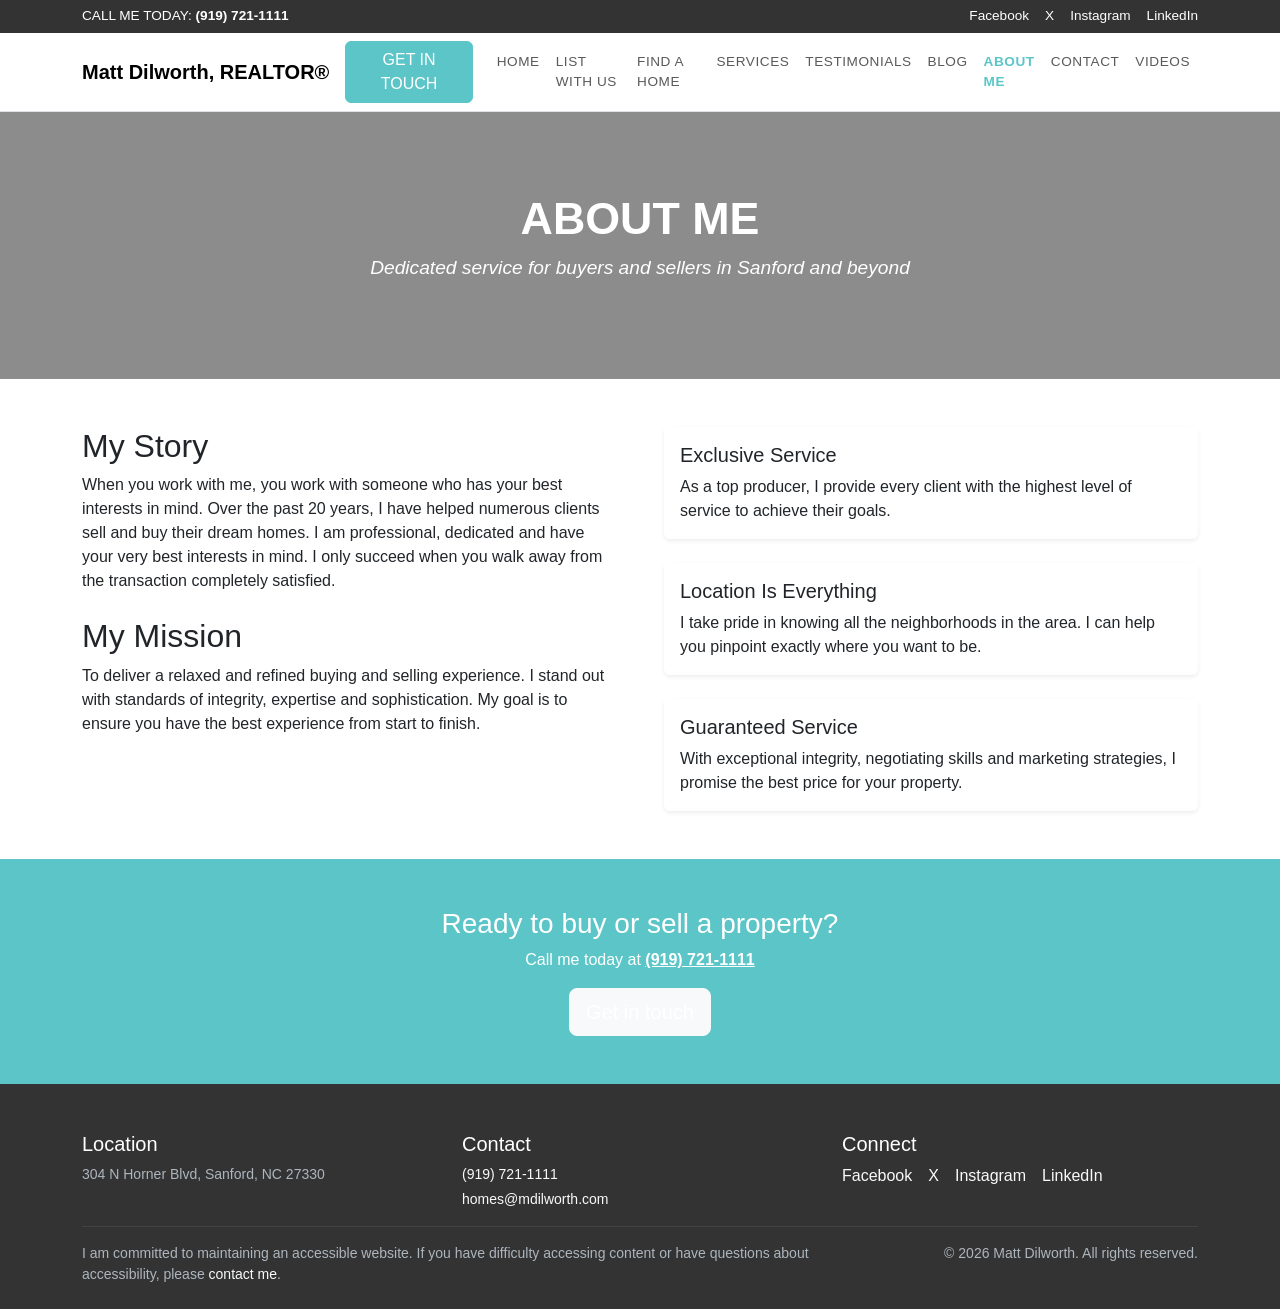
==== about.html @ 24a048ff "Add about.html - about me page with story, mission, and service cards" ====
<!doctype html>
<html lang="en">
<head>
  <meta charset="utf-8">
  <title>About Me | Matt Dilworth, REALTOR&reg;</title>
  <meta name="viewport" content="width=device-width, initial-scale=1">
  <meta name="description" content="Learn about Matt Dilworth - 20+ years helping buyers and sellers in Sanford, NC.">
  <link href="https://cdn.jsdelivr.net/npm/bootstrap@5.3.3/dist/css/bootstrap.min.css" rel="stylesheet">
  <link href="/css/style.css" rel="stylesheet">
</head>
<body>
  <div id="top-bar"></div>
  <div id="site-nav"></div>

  <section class="page-hero">
    <div class="container">
      <h1>About Me</h1>
      <p class="lead">Dedicated service for buyers and sellers in Sanford and beyond</p>
    </div>
  </section>

  <section class="py-5">
    <div class="container">
      <div class="row g-5">
        <div class="col-lg-6">
          <h2>My Story</h2>
          <p>When you work with me, you work with someone who has your best interests in mind. Over the past 20 years, I have helped numerous clients sell and buy their dream homes. I am professional, dedicated and have your very best interests in mind. I only succeed when you walk away from the transaction completely satisfied.</p>
          <h2 class="mt-4">My Mission</h2>
          <p>To deliver a relaxed and refined buying and selling experience. I stand out with standards of integrity, expertise and sophistication. My goal is to ensure you have the best experience from start to finish.</p>
        </div>
        <div class="col-lg-6">
          <div class="row g-4">
            <div class="col-md-12"><div class="card border-0 shadow-sm"><div class="card-body"><h5>Exclusive Service</h5><p class="mb-0">As a top producer, I provide every client with the highest level of service to achieve their goals.</p></div></div></div>
            <div class="col-md-12"><div class="card border-0 shadow-sm"><div class="card-body"><h5>Location Is Everything</h5><p class="mb-0">I take pride in knowing all the neighborhoods in the area. I can help you pinpoint exactly where you want to be.</p></div></div></div>
            <div class="col-md-12"><div class="card border-0 shadow-sm"><div class="card-body"><h5>Guaranteed Service</h5><p class="mb-0">With exceptional integrity, negotiating skills and marketing strategies, I promise the best price for your property.</p></div></div></div>
          </div>
        </div>
      </div>
    </div>
  </section>

  <div id="cta-band"></div>
  <div id="site-footer"></div>
  <script src="https://cdn.jsdelivr.net/npm/bootstrap@5.3.3/dist/js/bootstrap.bundle.min.js"></script>
  <script src="/js/components.js"></script>
  <script src="/js/forms.js"></script>
</body>
</html>
---- css/style.css ----
:root {
  --primary: #5bc5c8;
  --primary-dark: #3ba8ab;
  --dark: #333;
  --gray: #6c757d;
  --light-bg: #f8f9fa;
}

body {
  font-family: 'Segoe UI', Tahoma, Geneva, Verdana, sans-serif;
  scroll-behavior: smooth;
}

/* Top bar */
.top-bar {
  background: var(--dark);
  color: #fff;
  font-size: 0.85rem;
  padding: 0.4rem 0;
}
.top-bar a { color: #fff; text-decoration: none; }
.top-bar a:hover { text-decoration: underline; }

/* Nav overrides */
.navbar-brand { font-weight: 700; font-size: 1.25rem; }
.nav-link { text-transform: uppercase; font-size: 0.85rem; letter-spacing: 0.04em; }
.nav-link:hover, .nav-link.active { color: var(--primary) !important; }

/* Buttons */
.btn-primary {
  background: var(--primary);
  border-color: var(--primary);
}
.btn-primary:hover {
  background: var(--primary-dark);
  border-color: var(--primary-dark);
}
.btn-outline-primary {
  color: var(--primary);
  border-color: var(--primary);
}
.btn-outline-primary:hover {
  background: var(--primary);
  border-color: var(--primary);
  color: #fff;
}

/* Page hero banners */
.page-hero {
  background: linear-gradient(rgba(0,0,0,.45), rgba(0,0,0,.45)),
              url('https://images.unsplash.com/photo-1600596542815-ffad4c1539a9?w=1600&q=80') center/cover no-repeat;
  color: #fff;
  padding: 5rem 0;
  text-align: center;
}
.page-hero h1 { font-size: 2.8rem; font-weight: 700; text-transform: uppercase; }
.page-hero p.lead { font-style: italic; font-size: 1.2rem; }
.page-hero-home {
  background: linear-gradient(rgba(0,0,0,.35), rgba(0,0,0,.35)),
              url('https://images.unsplash.com/photo-1600585154340-be6161a56a0c?w=1600&q=80') center/cover no-repeat;
  color: #fff;
  padding: 5rem 0;
}

/* Section helpers */
.section-label {
  text-transform: uppercase;
  letter-spacing: 0.08em;
  font-weight: 600;
  font-size: 0.85rem;
  color: var(--primary);
}
.section-divider {
  width: 60px;
  height: 3px;
  background: var(--primary);
  margin: 0.75rem auto 1.5rem;
}

/* Testimonial cards */
.testimonial-text { font-style: italic; }

/* CTA band */
.cta-band {
  background: var(--primary);
  color: #fff;
  padding: 3rem 0;
}
.cta-band a { color: #fff; }

/* Footer */
.site-footer {
  background: var(--dark);
  color: #adb5bd;
  padding: 3rem 0 1.5rem;
}
.site-footer a { color: #f8f9fa; text-decoration: none; }
.site-footer a:hover { text-decoration: underline; }

/* Card icon placeholder */
.service-icon {
  font-size: 2.5rem;
  color: var(--primary);
  margin-bottom: 0.75rem;
}

/* Blog card */
.blog-card img {
  height: 200px;
  object-fit: cover;
}

/* Video embed responsive */
.video-wrapper {
  position: relative;
  padding-bottom: 56.25%;
  height: 0;
  overflow: hidden;
}
.video-wrapper iframe {
  position: absolute;
  top: 0; left: 0;
  width: 100%; height: 100%;
  border: 0;
}
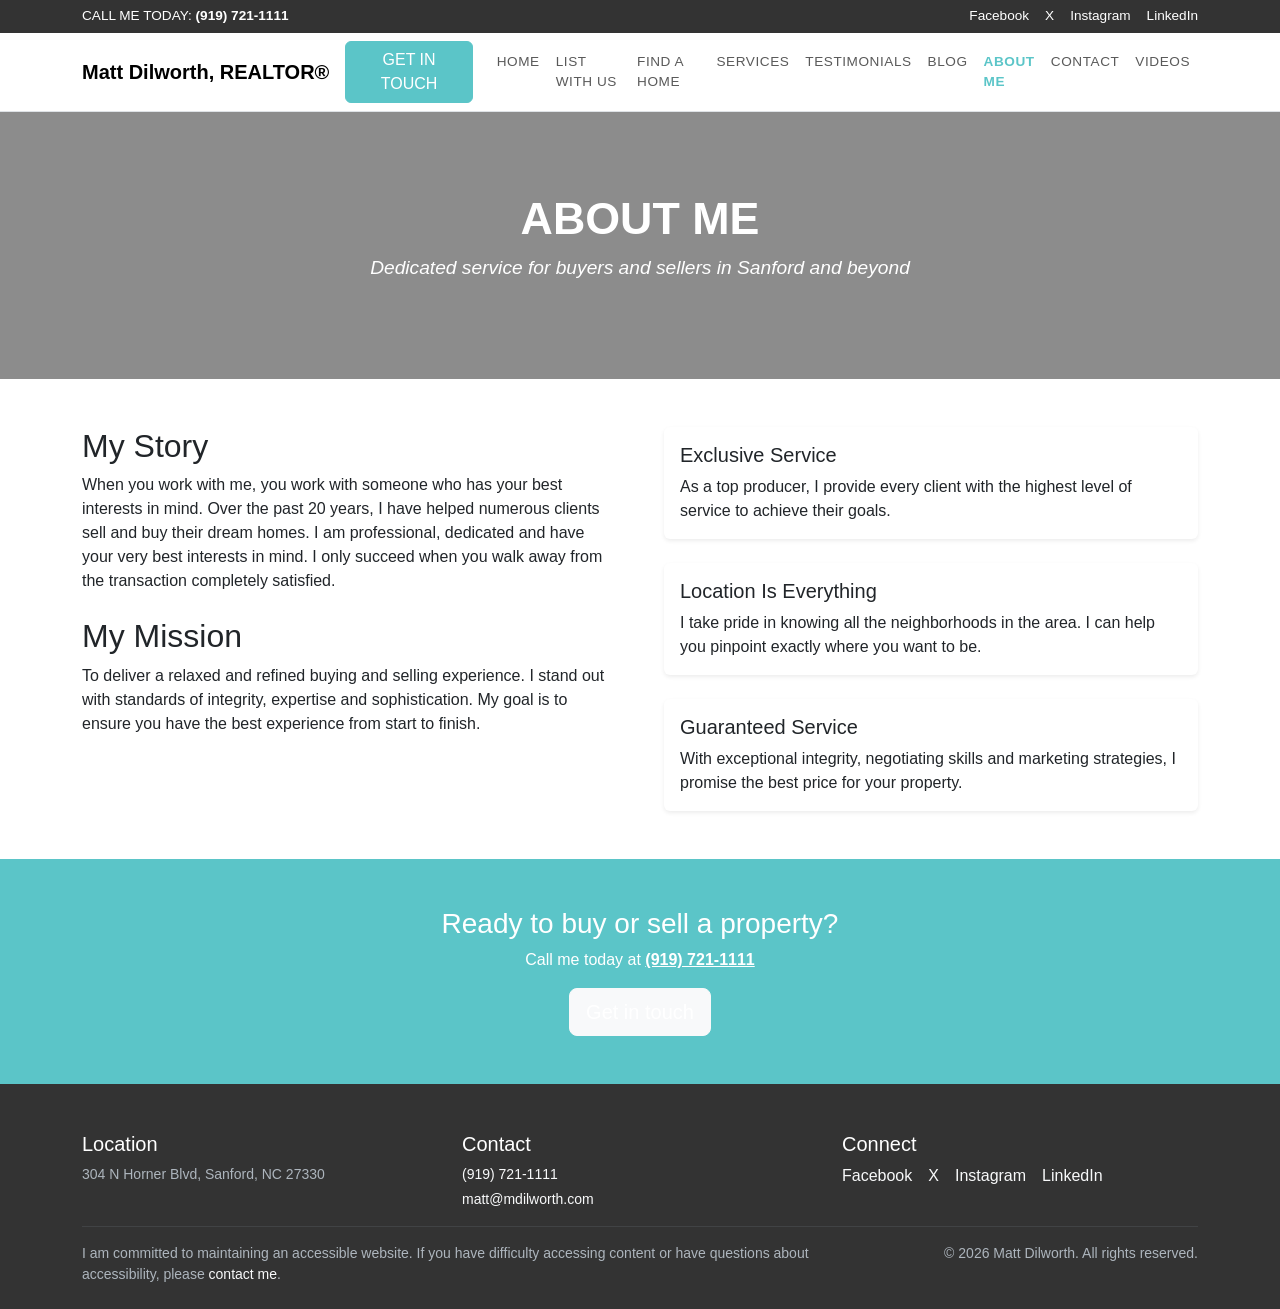
==== commit 823a0922: "Add CRM backend, admin panel, carousel, assets folder, cloudflared fix" ====
--- a/about.html
+++ b/about.html
@@ -1,48 +1,48 @@
-<!doctype html>
-<html lang="en">
-<head>
-  <meta charset="utf-8">
-  <title>About Me | Matt Dilworth, REALTOR&reg;</title>
-  <meta name="viewport" content="width=device-width, initial-scale=1">
-  <meta name="description" content="Learn about Matt Dilworth - 20+ years helping buyers and sellers in Sanford, NC.">
-  <link href="https://cdn.jsdelivr.net/npm/bootstrap@5.3.3/dist/css/bootstrap.min.css" rel="stylesheet">
-  <link href="/css/style.css" rel="stylesheet">
-</head>
-<body>
-  <div id="top-bar"></div>
-  <div id="site-nav"></div>
-
-  <section class="page-hero">
-    <div class="container">
-      <h1>About Me</h1>
-      <p class="lead">Dedicated service for buyers and sellers in Sanford and beyond</p>
-    </div>
-  </section>
-
-  <section class="py-5">
-    <div class="container">
-      <div class="row g-5">
-        <div class="col-lg-6">
-          <h2>My Story</h2>
-          <p>When you work with me, you work with someone who has your best interests in mind. Over the past 20 years, I have helped numerous clients sell and buy their dream homes. I am professional, dedicated and have your very best interests in mind. I only succeed when you walk away from the transaction completely satisfied.</p>
-          <h2 class="mt-4">My Mission</h2>
-          <p>To deliver a relaxed and refined buying and selling experience. I stand out with standards of integrity, expertise and sophistication. My goal is to ensure you have the best experience from start to finish.</p>
-        </div>
-        <div class="col-lg-6">
-          <div class="row g-4">
-            <div class="col-md-12"><div class="card border-0 shadow-sm"><div class="card-body"><h5>Exclusive Service</h5><p class="mb-0">As a top producer, I provide every client with the highest level of service to achieve their goals.</p></div></div></div>
-            <div class="col-md-12"><div class="card border-0 shadow-sm"><div class="card-body"><h5>Location Is Everything</h5><p class="mb-0">I take pride in knowing all the neighborhoods in the area. I can help you pinpoint exactly where you want to be.</p></div></div></div>
-            <div class="col-md-12"><div class="card border-0 shadow-sm"><div class="card-body"><h5>Guaranteed Service</h5><p class="mb-0">With exceptional integrity, negotiating skills and marketing strategies, I promise the best price for your property.</p></div></div></div>
-          </div>
-        </div>
-      </div>
-    </div>
-  </section>
-
-  <div id="cta-band"></div>
-  <div id="site-footer"></div>
-  <script src="https://cdn.jsdelivr.net/npm/bootstrap@5.3.3/dist/js/bootstrap.bundle.min.js"></script>
-  <script src="/js/components.js"></script>
-  <script src="/js/forms.js"></script>
-</body>
-</html>
+<!doctype html>
+<html lang="en">
+<head>
+  <meta charset="utf-8">
+  <title>About Me | Matt Dilworth, REALTOR&reg;</title>
+  <meta name="viewport" content="width=device-width, initial-scale=1">
+  <meta name="description" content="Learn about Matt Dilworth - 20+ years helping buyers and sellers in Sanford, NC.">
+  <link href="https://cdn.jsdelivr.net/npm/bootstrap@5.3.3/dist/css/bootstrap.min.css" rel="stylesheet">
+  <link href="/css/style.css" rel="stylesheet">
+</head>
+<body>
+  <div id="top-bar"></div>
+  <div id="site-nav"></div>
+
+  <section class="page-hero">
+    <div class="container">
+      <h1>About Me</h1>
+      <p class="lead">Dedicated service for buyers and sellers in Sanford and beyond</p>
+    </div>
+  </section>
+
+  <section class="py-5">
+    <div class="container">
+      <div class="row g-5">
+        <div class="col-lg-6">
+          <h2>My Story</h2>
+          <p>When you work with me, you work with someone who has your best interests in mind. Over the past 20 years, I have helped numerous clients sell and buy their dream homes. I am professional, dedicated and have your very best interests in mind. I only succeed when you walk away from the transaction completely satisfied.</p>
+          <h2 class="mt-4">My Mission</h2>
+          <p>To deliver a relaxed and refined buying and selling experience. I stand out with standards of integrity, expertise and sophistication. My goal is to ensure you have the best experience from start to finish.</p>
+        </div>
+        <div class="col-lg-6">
+          <div class="row g-4">
+            <div class="col-md-12"><div class="card border-0 shadow-sm"><div class="card-body"><h5>Exclusive Service</h5><p class="mb-0">As a top producer, I provide every client with the highest level of service to achieve their goals.</p></div></div></div>
+            <div class="col-md-12"><div class="card border-0 shadow-sm"><div class="card-body"><h5>Location Is Everything</h5><p class="mb-0">I take pride in knowing all the neighborhoods in the area. I can help you pinpoint exactly where you want to be.</p></div></div></div>
+            <div class="col-md-12"><div class="card border-0 shadow-sm"><div class="card-body"><h5>Guaranteed Service</h5><p class="mb-0">With exceptional integrity, negotiating skills and marketing strategies, I promise the best price for your property.</p></div></div></div>
+          </div>
+        </div>
+      </div>
+    </div>
+  </section>
+
+  <div id="cta-band"></div>
+  <div id="site-footer"></div>
+  <script src="https://cdn.jsdelivr.net/npm/bootstrap@5.3.3/dist/js/bootstrap.bundle.min.js"></script>
+  <script src="/js/components.js"></script>
+  <script src="/js/forms.js"></script>
+</body>
+</html>
--- a/css/style.css
+++ b/css/style.css
@@ -1,125 +1,125 @@
-:root {
-  --primary: #5bc5c8;
-  --primary-dark: #3ba8ab;
-  --dark: #333;
-  --gray: #6c757d;
-  --light-bg: #f8f9fa;
-}
-
-body {
-  font-family: 'Segoe UI', Tahoma, Geneva, Verdana, sans-serif;
-  scroll-behavior: smooth;
-}
-
-/* Top bar */
-.top-bar {
-  background: var(--dark);
-  color: #fff;
-  font-size: 0.85rem;
-  padding: 0.4rem 0;
-}
-.top-bar a { color: #fff; text-decoration: none; }
-.top-bar a:hover { text-decoration: underline; }
-
-/* Nav overrides */
-.navbar-brand { font-weight: 700; font-size: 1.25rem; }
-.nav-link { text-transform: uppercase; font-size: 0.85rem; letter-spacing: 0.04em; }
-.nav-link:hover, .nav-link.active { color: var(--primary) !important; }
-
-/* Buttons */
-.btn-primary {
-  background: var(--primary);
-  border-color: var(--primary);
-}
-.btn-primary:hover {
-  background: var(--primary-dark);
-  border-color: var(--primary-dark);
-}
-.btn-outline-primary {
-  color: var(--primary);
-  border-color: var(--primary);
-}
-.btn-outline-primary:hover {
-  background: var(--primary);
-  border-color: var(--primary);
-  color: #fff;
-}
-
-/* Page hero banners */
-.page-hero {
-  background: linear-gradient(rgba(0,0,0,.45), rgba(0,0,0,.45)),
-              url('https://images.unsplash.com/photo-1600596542815-ffad4c1539a9?w=1600&q=80') center/cover no-repeat;
-  color: #fff;
-  padding: 5rem 0;
-  text-align: center;
-}
-.page-hero h1 { font-size: 2.8rem; font-weight: 700; text-transform: uppercase; }
-.page-hero p.lead { font-style: italic; font-size: 1.2rem; }
-.page-hero-home {
-  background: linear-gradient(rgba(0,0,0,.35), rgba(0,0,0,.35)),
-              url('https://images.unsplash.com/photo-1600585154340-be6161a56a0c?w=1600&q=80') center/cover no-repeat;
-  color: #fff;
-  padding: 5rem 0;
-}
-
-/* Section helpers */
-.section-label {
-  text-transform: uppercase;
-  letter-spacing: 0.08em;
-  font-weight: 600;
-  font-size: 0.85rem;
-  color: var(--primary);
-}
-.section-divider {
-  width: 60px;
-  height: 3px;
-  background: var(--primary);
-  margin: 0.75rem auto 1.5rem;
-}
-
-/* Testimonial cards */
-.testimonial-text { font-style: italic; }
-
-/* CTA band */
-.cta-band {
-  background: var(--primary);
-  color: #fff;
-  padding: 3rem 0;
-}
-.cta-band a { color: #fff; }
-
-/* Footer */
-.site-footer {
-  background: var(--dark);
-  color: #adb5bd;
-  padding: 3rem 0 1.5rem;
-}
-.site-footer a { color: #f8f9fa; text-decoration: none; }
-.site-footer a:hover { text-decoration: underline; }
-
-/* Card icon placeholder */
-.service-icon {
-  font-size: 2.5rem;
-  color: var(--primary);
-  margin-bottom: 0.75rem;
-}
-
-/* Blog card */
-.blog-card img {
-  height: 200px;
-  object-fit: cover;
-}
-
-/* Video embed responsive */
-.video-wrapper {
-  position: relative;
-  padding-bottom: 56.25%;
-  height: 0;
-  overflow: hidden;
-}
-.video-wrapper iframe {
-  position: absolute;
-  top: 0; left: 0;
-  width: 100%; height: 100%;
-  border: 0;
-}
+:root {
+  --primary: #5bc5c8;
+  --primary-dark: #3ba8ab;
+  --dark: #333;
+  --gray: #6c757d;
+  --light-bg: #f8f9fa;
+}
+
+body {
+  font-family: 'Segoe UI', Tahoma, Geneva, Verdana, sans-serif;
+  scroll-behavior: smooth;
+}
+
+/* Top bar */
+.top-bar {
+  background: var(--dark);
+  color: #fff;
+  font-size: 0.85rem;
+  padding: 0.4rem 0;
+}
+.top-bar a { color: #fff; text-decoration: none; }
+.top-bar a:hover { text-decoration: underline; }
+
+/* Nav overrides */
+.navbar-brand { font-weight: 700; font-size: 1.25rem; }
+.nav-link { text-transform: uppercase; font-size: 0.85rem; letter-spacing: 0.04em; }
+.nav-link:hover, .nav-link.active { color: var(--primary) !important; }
+
+/* Buttons */
+.btn-primary {
+  background: var(--primary);
+  border-color: var(--primary);
+}
+.btn-primary:hover {
+  background: var(--primary-dark);
+  border-color: var(--primary-dark);
+}
+.btn-outline-primary {
+  color: var(--primary);
+  border-color: var(--primary);
+}
+.btn-outline-primary:hover {
+  background: var(--primary);
+  border-color: var(--primary);
+  color: #fff;
+}
+
+/* Page hero banners */
+.page-hero {
+  background: linear-gradient(rgba(0,0,0,.45), rgba(0,0,0,.45)),
+              url('https://images.unsplash.com/photo-1600596542815-ffad4c1539a9?w=1600&q=80') center/cover no-repeat;
+  color: #fff;
+  padding: 5rem 0;
+  text-align: center;
+}
+.page-hero h1 { font-size: 2.8rem; font-weight: 700; text-transform: uppercase; }
+.page-hero p.lead { font-style: italic; font-size: 1.2rem; }
+.page-hero-home {
+  background: linear-gradient(rgba(0,0,0,.35), rgba(0,0,0,.35)),
+              url('https://images.unsplash.com/photo-1600585154340-be6161a56a0c?w=1600&q=80') center/cover no-repeat;
+  color: #fff;
+  padding: 5rem 0;
+}
+
+/* Section helpers */
+.section-label {
+  text-transform: uppercase;
+  letter-spacing: 0.08em;
+  font-weight: 600;
+  font-size: 0.85rem;
+  color: var(--primary);
+}
+.section-divider {
+  width: 60px;
+  height: 3px;
+  background: var(--primary);
+  margin: 0.75rem auto 1.5rem;
+}
+
+/* Testimonial cards */
+.testimonial-text { font-style: italic; }
+
+/* CTA band */
+.cta-band {
+  background: var(--primary);
+  color: #fff;
+  padding: 3rem 0;
+}
+.cta-band a { color: #fff; }
+
+/* Footer */
+.site-footer {
+  background: var(--dark);
+  color: #adb5bd;
+  padding: 3rem 0 1.5rem;
+}
+.site-footer a { color: #f8f9fa; text-decoration: none; }
+.site-footer a:hover { text-decoration: underline; }
+
+/* Card icon placeholder */
+.service-icon {
+  font-size: 2.5rem;
+  color: var(--primary);
+  margin-bottom: 0.75rem;
+}
+
+/* Blog card */
+.blog-card img {
+  height: 200px;
+  object-fit: cover;
+}
+
+/* Video embed responsive */
+.video-wrapper {
+  position: relative;
+  padding-bottom: 56.25%;
+  height: 0;
+  overflow: hidden;
+}
+.video-wrapper iframe {
+  position: absolute;
+  top: 0; left: 0;
+  width: 100%; height: 100%;
+  border: 0;
+}
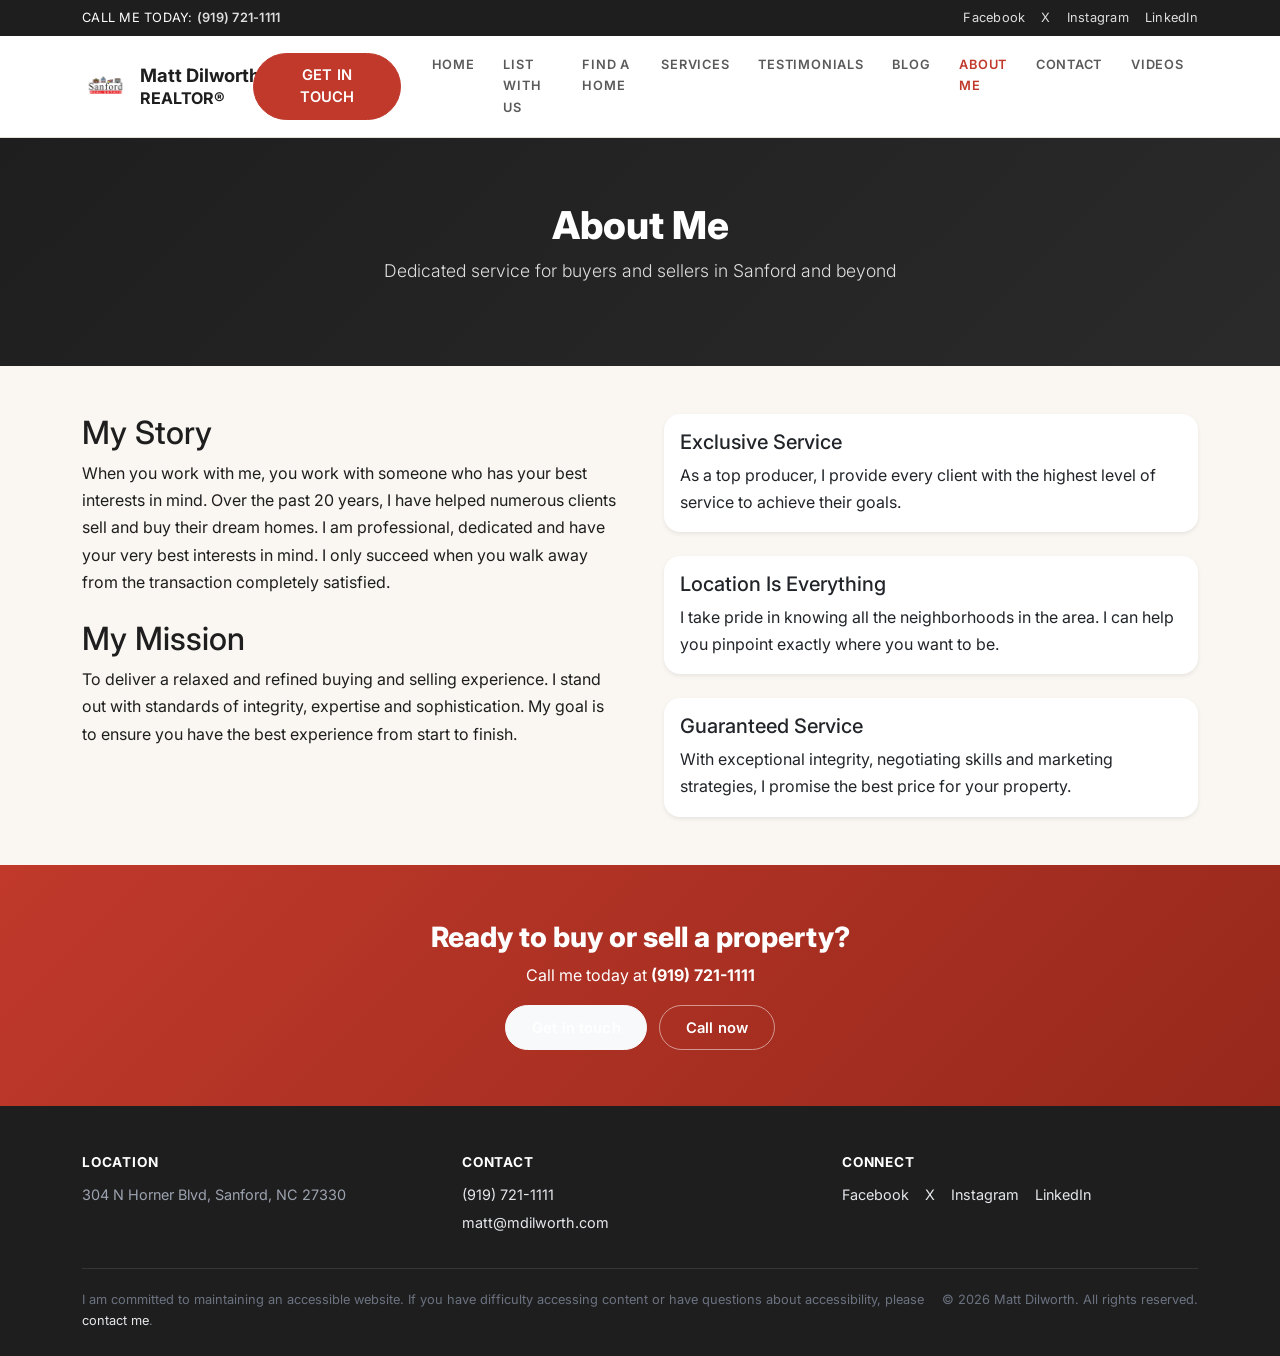
==== commit d51900fd: "feat: apply 2026 theme — new CSS, Inter font, logo + headshot, hero grid Agent-Logs-Url: https://git" ====
--- a/about.html
+++ b/about.html
@@ -5,6 +5,9 @@
   <title>About Me | Matt Dilworth, REALTOR&reg;</title>
   <meta name="viewport" content="width=device-width, initial-scale=1">
   <meta name="description" content="Learn about Matt Dilworth - 20+ years helping buyers and sellers in Sanford, NC.">
+  <link rel="preconnect" href="https://fonts.googleapis.com">
+  <link rel="preconnect" href="https://fonts.gstatic.com" crossorigin>
+  <link href="https://fonts.googleapis.com/css2?family=Inter:wght@400;600;700;800&display=swap" rel="stylesheet">
   <link href="https://cdn.jsdelivr.net/npm/bootstrap@5.3.3/dist/css/bootstrap.min.css" rel="stylesheet">
   <link href="/css/style.css" rel="stylesheet">
 </head>
--- a/css/style.css
+++ b/css/style.css
@@ -1,125 +1,421 @@
+/* ===================================================
+   Matt Dilworth Real Estate — 2026 Theme
+   =================================================== */
+
 :root {
-  --primary: #5bc5c8;
-  --primary-dark: #3ba8ab;
-  --dark: #333;
-  --gray: #6c757d;
-  --light-bg: #f8f9fa;
-}
+  /* Logo-derived palette */
+  --primary: #C0392B;          /* red from logo bar */
+  --primary-dark: #96281B;
+  --primary-soft: #FDECEA;
+  --accent: #D4A843;           /* gold from logo house */
+  --accent-soft: #FDF5E1;
+  --blue: #2E6BB8;             /* blue from logo house */
+  --dark: #1E1E1E;
+  --gray: #5A5A5A;
+  --gray-light: #9CA3AF;
+  --light-bg: #FAF7F2;        /* warm off-white */
+  --surface: #FFFFFF;
+  --border: #E8E0D4;
+  --radius: 1rem;
+  --radius-sm: 0.5rem;
+  --font-sans: 'Inter', system-ui, -apple-system, BlinkMacSystemFont, 'Segoe UI', sans-serif;
+  --shadow-sm: 0 1px 3px rgba(0,0,0,.06);
+  --shadow-md: 0 8px 30px rgba(0,0,0,.08);
+  --shadow-lg: 0 20px 50px rgba(0,0,0,.10);
+}
+
+/* === Reset & Base === */
+*,
+*::before,
+*::after { box-sizing: border-box; }
 
 body {
-  font-family: 'Segoe UI', Tahoma, Geneva, Verdana, sans-serif;
+  font-family: var(--font-sans);
+  color: var(--dark);
+  background: var(--surface);
   scroll-behavior: smooth;
-}
-
-/* Top bar */
+  line-height: 1.7;
+  -webkit-font-smoothing: antialiased;
+}
+
+a { color: var(--primary); text-decoration: none; transition: color .2s; }
+a:hover { color: var(--primary-dark); text-decoration: underline; }
+
+img { max-width: 100%; height: auto; }
+
+/* === Top Bar === */
 .top-bar {
   background: var(--dark);
   color: #fff;
-  font-size: 0.85rem;
-  padding: 0.4rem 0;
-}
-.top-bar a { color: #fff; text-decoration: none; }
-.top-bar a:hover { text-decoration: underline; }
-
-/* Nav overrides */
-.navbar-brand { font-weight: 700; font-size: 1.25rem; }
-.nav-link { text-transform: uppercase; font-size: 0.85rem; letter-spacing: 0.04em; }
-.nav-link:hover, .nav-link.active { color: var(--primary) !important; }
-
-/* Buttons */
+  font-size: 0.8rem;
+  padding: 0.45rem 0;
+  letter-spacing: 0.02em;
+}
+.top-bar a { color: #fff; text-decoration: none; opacity: .85; transition: opacity .2s; }
+.top-bar a:hover { opacity: 1; text-decoration: underline; }
+
+/* === Navbar === */
+#site-nav.navbar {
+  background: var(--surface) !important;
+  border-bottom: 1px solid var(--border);
+  padding: 0.6rem 0;
+  transition: box-shadow .3s;
+}
+#site-nav.navbar.scrolled {
+  box-shadow: var(--shadow-sm);
+}
+
+.navbar-brand {
+  font-weight: 800;
+  font-size: 0;          /* hide text; show logo */
+  display: flex;
+  align-items: center;
+  gap: 0.6rem;
+}
+.navbar-brand .brand-logo {
+  height: 48px;
+  width: auto;
+  display: block;
+}
+.navbar-brand .brand-text {
+  font-size: 1.15rem;
+  font-weight: 700;
+  color: var(--dark);
+  line-height: 1.2;
+}
+
+.nav-link {
+  text-transform: uppercase;
+  font-size: 0.8rem;
+  letter-spacing: 0.06em;
+  font-weight: 600;
+  color: var(--gray) !important;
+  transition: color .2s;
+  padding: 0.5rem 0.9rem !important;
+}
+.nav-link:hover,
+.nav-link.active {
+  color: var(--primary) !important;
+}
+
+/* === Buttons === */
+.btn {
+  font-weight: 600;
+  border-radius: 999px;
+  padding: 0.65rem 1.6rem;
+  font-size: 0.92rem;
+  transition: all .2s;
+  letter-spacing: 0.01em;
+}
+
 .btn-primary {
   background: var(--primary);
   border-color: var(--primary);
-}
-.btn-primary:hover {
+  color: #fff;
+}
+.btn-primary:hover,
+.btn-primary:focus {
   background: var(--primary-dark);
   border-color: var(--primary-dark);
-}
+  box-shadow: 0 4px 14px rgba(192,57,43,.25);
+}
+
 .btn-outline-primary {
+  color: var(--dark);
+  border-color: var(--border);
+  background: transparent;
+}
+.btn-outline-primary:hover {
+  background: var(--light-bg);
+  border-color: var(--gray-light);
+  color: var(--dark);
+}
+
+/* === Home Hero === */
+.page-hero-home {
+  background: none;
+  color: var(--dark);
+  padding: 0;
+  position: relative;
+}
+
+.hero-grid {
+  display: grid;
+  grid-template-columns: 1.1fr 0.9fr;
+  gap: 3rem;
+  align-items: center;
+  padding: 4rem 0 3rem;
+}
+
+.hero-copy .eyebrow {
+  display: inline-flex;
+  padding: 0.25rem 0.85rem;
+  border-radius: 999px;
+  background: var(--primary-soft);
   color: var(--primary);
-  border-color: var(--primary);
-}
-.btn-outline-primary:hover {
-  background: var(--primary);
-  border-color: var(--primary);
-  color: #fff;
-}
-
-/* Page hero banners */
+  font-size: 0.72rem;
+  letter-spacing: 0.08em;
+  text-transform: uppercase;
+  font-weight: 700;
+  margin-bottom: 1rem;
+}
+
+.hero-copy h1 {
+  font-size: clamp(2.2rem, 3.5vw + 0.5rem, 3.2rem);
+  font-weight: 800;
+  line-height: 1.1;
+  color: var(--dark);
+  margin: 0 0 1rem;
+  text-transform: none;
+}
+
+.hero-copy .lead {
+  font-size: 1.1rem;
+  color: var(--gray);
+  font-style: normal;
+  max-width: 30rem;
+  margin-bottom: 1.75rem;
+  line-height: 1.7;
+}
+
+.hero-actions {
+  display: flex;
+  flex-wrap: wrap;
+  gap: 0.75rem;
+  margin-bottom: 1.25rem;
+}
+
+.hero-meta {
+  font-size: 0.9rem;
+  color: var(--gray-light);
+}
+.hero-meta a { color: var(--primary); font-weight: 600; }
+
+/* Agent Card in Hero */
+.agent-card {
+  background: var(--surface);
+  border: 1px solid var(--border);
+  border-radius: var(--radius);
+  padding: 1rem;
+  max-width: 340px;
+  box-shadow: var(--shadow-lg);
+  margin-left: auto;
+}
+.agent-card .agent-photo {
+  width: 100%;
+  aspect-ratio: 1;
+  object-fit: cover;
+  border-radius: calc(var(--radius) - 4px);
+  display: block;
+}
+.agent-card-body { padding-top: 0.9rem; }
+.agent-card-body .agent-name { margin: 0; font-weight: 700; font-size: 1.05rem; }
+.agent-card-body .agent-role { margin: 0.1rem 0; font-size: 0.85rem; color: var(--gray); }
+.agent-card-body .agent-tagline { margin: 0.35rem 0 0; font-size: 0.85rem; color: var(--gray-light); }
+
+@media (max-width: 768px) {
+  .hero-grid {
+    grid-template-columns: 1fr;
+    padding: 2.5rem 0 2rem;
+    gap: 2rem;
+  }
+  .agent-card { margin-left: 0; max-width: 280px; }
+}
+
+/* === Sub-page Hero Banners === */
 .page-hero {
-  background: linear-gradient(rgba(0,0,0,.45), rgba(0,0,0,.45)),
-              url('https://images.unsplash.com/photo-1600596542815-ffad4c1539a9?w=1600&q=80') center/cover no-repeat;
-  color: #fff;
-  padding: 5rem 0;
+  background: linear-gradient(135deg, var(--dark) 0%, #2a2a2a 100%);
+  color: #fff;
+  padding: 4rem 0;
   text-align: center;
 }
-.page-hero h1 { font-size: 2.8rem; font-weight: 700; text-transform: uppercase; }
-.page-hero p.lead { font-style: italic; font-size: 1.2rem; }
-.page-hero-home {
-  background: linear-gradient(rgba(0,0,0,.35), rgba(0,0,0,.35)),
-              url('https://images.unsplash.com/photo-1600585154340-be6161a56a0c?w=1600&q=80') center/cover no-repeat;
-  color: #fff;
-  padding: 5rem 0;
-}
-
-/* Section helpers */
+.page-hero h1 {
+  font-size: 2.4rem;
+  font-weight: 800;
+  text-transform: none;
+  margin-bottom: 0.5rem;
+}
+.page-hero p.lead {
+  font-style: normal;
+  font-size: 1.1rem;
+  opacity: .85;
+}
+
+/* === Section Helpers === */
 .section-label {
   text-transform: uppercase;
-  letter-spacing: 0.08em;
+  letter-spacing: 0.1em;
+  font-weight: 700;
+  font-size: 0.72rem;
+  color: var(--primary);
+  margin-bottom: 0.5rem;
+}
+.section-divider {
+  width: 48px;
+  height: 3px;
+  background: var(--accent);
+  border-radius: 2px;
+  margin: 0.6rem auto 1.5rem;
+}
+
+section {
+  padding: 4rem 0;
+}
+section:nth-of-type(even) {
+  background: var(--light-bg);
+}
+
+/* === Lead Form === */
+#lead-form {
+  background: var(--surface);
+  border: 1px solid var(--border);
+  border-radius: var(--radius);
+  padding: 2rem;
+  box-shadow: var(--shadow-md);
+}
+
+#lead-form .form-control,
+#lead-form .form-select {
+  border-radius: var(--radius-sm);
+  border: 1px solid var(--border);
+  padding: 0.6rem 0.85rem;
+  font-size: 0.92rem;
+  transition: border-color .2s, box-shadow .2s;
+}
+#lead-form .form-control:focus,
+#lead-form .form-select:focus {
+  border-color: var(--primary);
+  box-shadow: 0 0 0 3px rgba(192,57,43,.12);
+}
+
+/* === About Section === */
+.about-section {
+  background: var(--light-bg);
+}
+.about-section .about-photo {
+  width: 100%;
+  max-width: 320px;
+  border-radius: var(--radius);
+  box-shadow: var(--shadow-md);
+}
+
+/* === Service Cards === */
+.service-icon {
+  font-size: 2.2rem;
+  width: 56px;
+  height: 56px;
+  display: flex;
+  align-items: center;
+  justify-content: center;
+  background: var(--primary-soft);
+  border-radius: 14px;
+  margin-bottom: 0.85rem;
+}
+
+.card {
+  border: 1px solid var(--border);
+  border-radius: var(--radius);
+  box-shadow: var(--shadow-sm);
+  transition: box-shadow .2s, transform .2s;
+  overflow: hidden;
+}
+.card:hover {
+  box-shadow: var(--shadow-md);
+  transform: translateY(-2px);
+}
+
+/* === Stats === */
+.stat-item h3 {
+  font-size: 1.6rem;
+  font-weight: 800;
+  color: var(--primary);
+  margin-bottom: 0.25rem;
+}
+.stat-item p {
+  color: var(--gray);
+  font-size: 0.9rem;
+}
+
+/* === Testimonials === */
+.testimonial-card {
+  background: var(--surface);
+  border: 1px solid var(--border);
+  border-radius: var(--radius);
+  padding: 1.75rem;
+  box-shadow: var(--shadow-sm);
+}
+.testimonial-text {
+  font-style: italic;
+  font-size: 1rem;
+  color: var(--dark);
+  line-height: 1.7;
+  margin-bottom: 1rem;
+}
+.testimonial-author {
   font-weight: 600;
-  font-size: 0.85rem;
-  color: var(--primary);
-}
-.section-divider {
-  width: 60px;
-  height: 3px;
-  background: var(--primary);
-  margin: 0.75rem auto 1.5rem;
-}
-
-/* Testimonial cards */
-.testimonial-text { font-style: italic; }
-
-/* CTA band */
+  font-size: 0.9rem;
+  color: var(--gray);
+}
+
+/* === CTA Band === */
 .cta-band {
-  background: var(--primary);
-  color: #fff;
-  padding: 3rem 0;
-}
+  background: linear-gradient(135deg, var(--primary) 0%, var(--primary-dark) 100%);
+  color: #fff;
+  padding: 3.5rem 0;
+  text-align: center;
+}
+.cta-band h2 { font-weight: 800; margin-bottom: 0.5rem; }
 .cta-band a { color: #fff; }
-
-/* Footer */
+.cta-band .btn-outline-primary {
+  color: #fff;
+  border-color: rgba(255,255,255,.5);
+}
+.cta-band .btn-outline-primary:hover {
+  background: rgba(255,255,255,.15);
+  border-color: #fff;
+  color: #fff;
+}
+
+/* === Footer === */
 .site-footer {
   background: var(--dark);
-  color: #adb5bd;
+  color: #9CA3AF;
   padding: 3rem 0 1.5rem;
-}
-.site-footer a { color: #f8f9fa; text-decoration: none; }
-.site-footer a:hover { text-decoration: underline; }
-
-/* Card icon placeholder */
-.service-icon {
-  font-size: 2.5rem;
-  color: var(--primary);
+  font-size: 0.9rem;
+}
+.site-footer h5 {
+  color: #fff;
+  font-size: 0.85rem;
+  text-transform: uppercase;
+  letter-spacing: 0.06em;
+  font-weight: 700;
   margin-bottom: 0.75rem;
 }
-
-/* Blog card */
-.blog-card img {
-  height: 200px;
-  object-fit: cover;
-}
-
-/* Video embed responsive */
+.site-footer a { color: #E5E7EB; text-decoration: none; }
+.site-footer a:hover { color: #fff; text-decoration: underline; }
+.footer-bottom {
+  border-top: 1px solid rgba(255,255,255,.1);
+  margin-top: 2rem;
+  padding-top: 1.25rem;
+  font-size: 0.8rem;
+  color: #6B7280;
+}
+
+/* === Blog Card === */
+.blog-card img { height: 200px; object-fit: cover; border-radius: var(--radius) var(--radius) 0 0; }
+
+/* === Video Embed === */
 .video-wrapper {
   position: relative;
   padding-bottom: 56.25%;
   height: 0;
   overflow: hidden;
+  border-radius: var(--radius);
 }
 .video-wrapper iframe {
-  position: absolute;
-  top: 0; left: 0;
-  width: 100%; height: 100%;
-  border: 0;
-}
+  position: absolute; top: 0; left: 0;
+  width: 100%; height: 100%; border: 0;
+}
+
+/* === Utility === */
+.rounded-xl { border-radius: var(--radius) !important; }
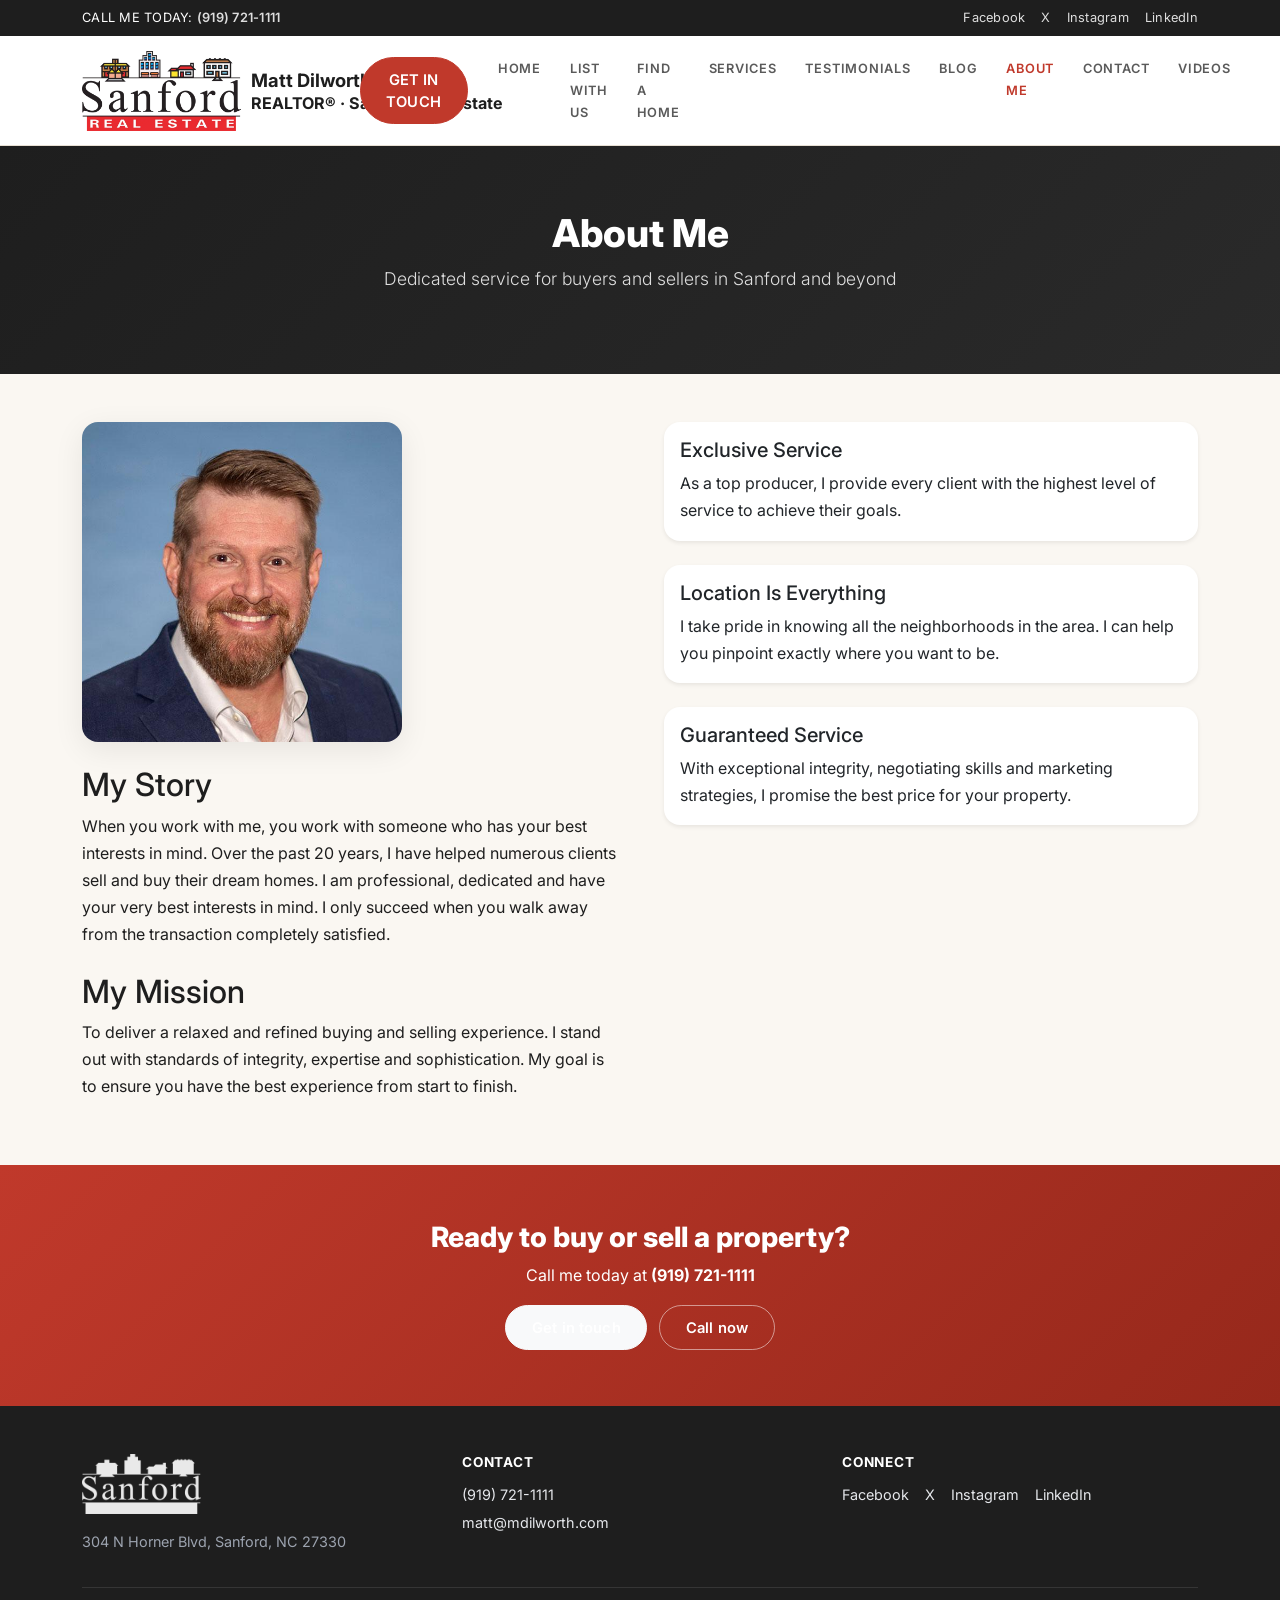
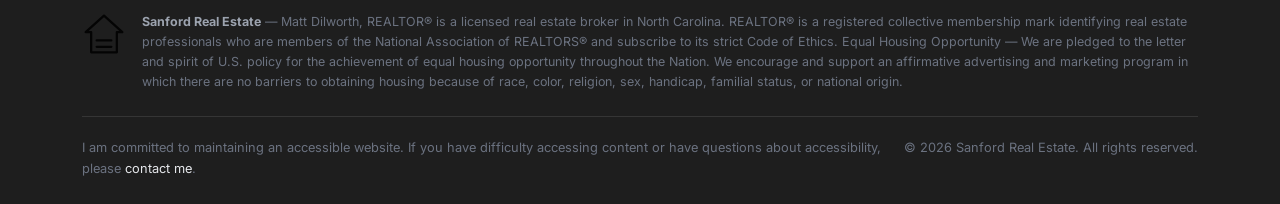
==== commit 890be983: "Use SanfordRE-logo.webp as app logo; make logo prominent; add headshot to About page Agent-Logs-Url:" ====
--- a/about.html
+++ b/about.html
@@ -22,10 +22,11 @@
     </div>
   </section>
 
-  <section class="py-5">
+  <section class="py-5 about-section">
     <div class="container">
       <div class="row g-5">
         <div class="col-lg-6">
+          <img src="/assets/Headshot-Dilworth-Matt-600x600.jpg" alt="Matt Dilworth, REALTOR®" class="about-photo mb-4">
           <h2>My Story</h2>
           <p>When you work with me, you work with someone who has your best interests in mind. Over the past 20 years, I have helped numerous clients sell and buy their dream homes. I am professional, dedicated and have your very best interests in mind. I only succeed when you walk away from the transaction completely satisfied.</p>
           <h2 class="mt-4">My Mission</h2>
--- a/css/style.css
+++ b/css/style.css
@@ -36,7 +36,10 @@
   scroll-behavior: smooth;
   line-height: 1.7;
   -webkit-font-smoothing: antialiased;
-}
+  opacity: 0;
+  transition: opacity 0.3s ease;
+}
+body.page-ready { opacity: 1; }
 
 a { color: var(--primary); text-decoration: none; transition: color .2s; }
 a:hover { color: var(--primary-dark); text-decoration: underline; }
@@ -73,7 +76,7 @@
   gap: 0.6rem;
 }
 .navbar-brand .brand-logo {
-  height: 48px;
+  height: 80px;
   width: auto;
   display: block;
 }
@@ -129,6 +132,13 @@
   background: var(--light-bg);
   border-color: var(--gray-light);
   color: var(--dark);
+}
+
+/* Hero logo above heading */
+.hero-logo {
+  height: 90px;
+  width: auto;
+  display: block;
 }
 
 /* === Home Hero === */
@@ -393,12 +403,39 @@
 }
 .site-footer a { color: #E5E7EB; text-decoration: none; }
 .site-footer a:hover { color: #fff; text-decoration: underline; }
+
+/* Footer compliance row */
+.footer-compliance {
+  border-top: 1px solid rgba(255,255,255,.1);
+  margin-top: 2rem;
+  padding-top: 1.5rem;
+  font-size: 0.78rem;
+  color: #6B7280;
+  line-height: 1.6;
+}
+.footer-compliance strong { color: #9CA3AF; }
+
+.eho-logo {
+  width: 44px;
+  height: 44px;
+  color: #6B7280;
+  opacity: 0.85;
+}
+
 .footer-bottom {
   border-top: 1px solid rgba(255,255,255,.1);
-  margin-top: 2rem;
+  margin-top: 1.5rem;
   padding-top: 1.25rem;
   font-size: 0.8rem;
   color: #6B7280;
+}
+
+.footer-logo {
+  height: 60px;
+  width: auto;
+  display: block;
+  filter: brightness(0) invert(1); /* invert to white for dark footer background */
+  opacity: 0.9;
 }
 
 /* === Blog Card === */
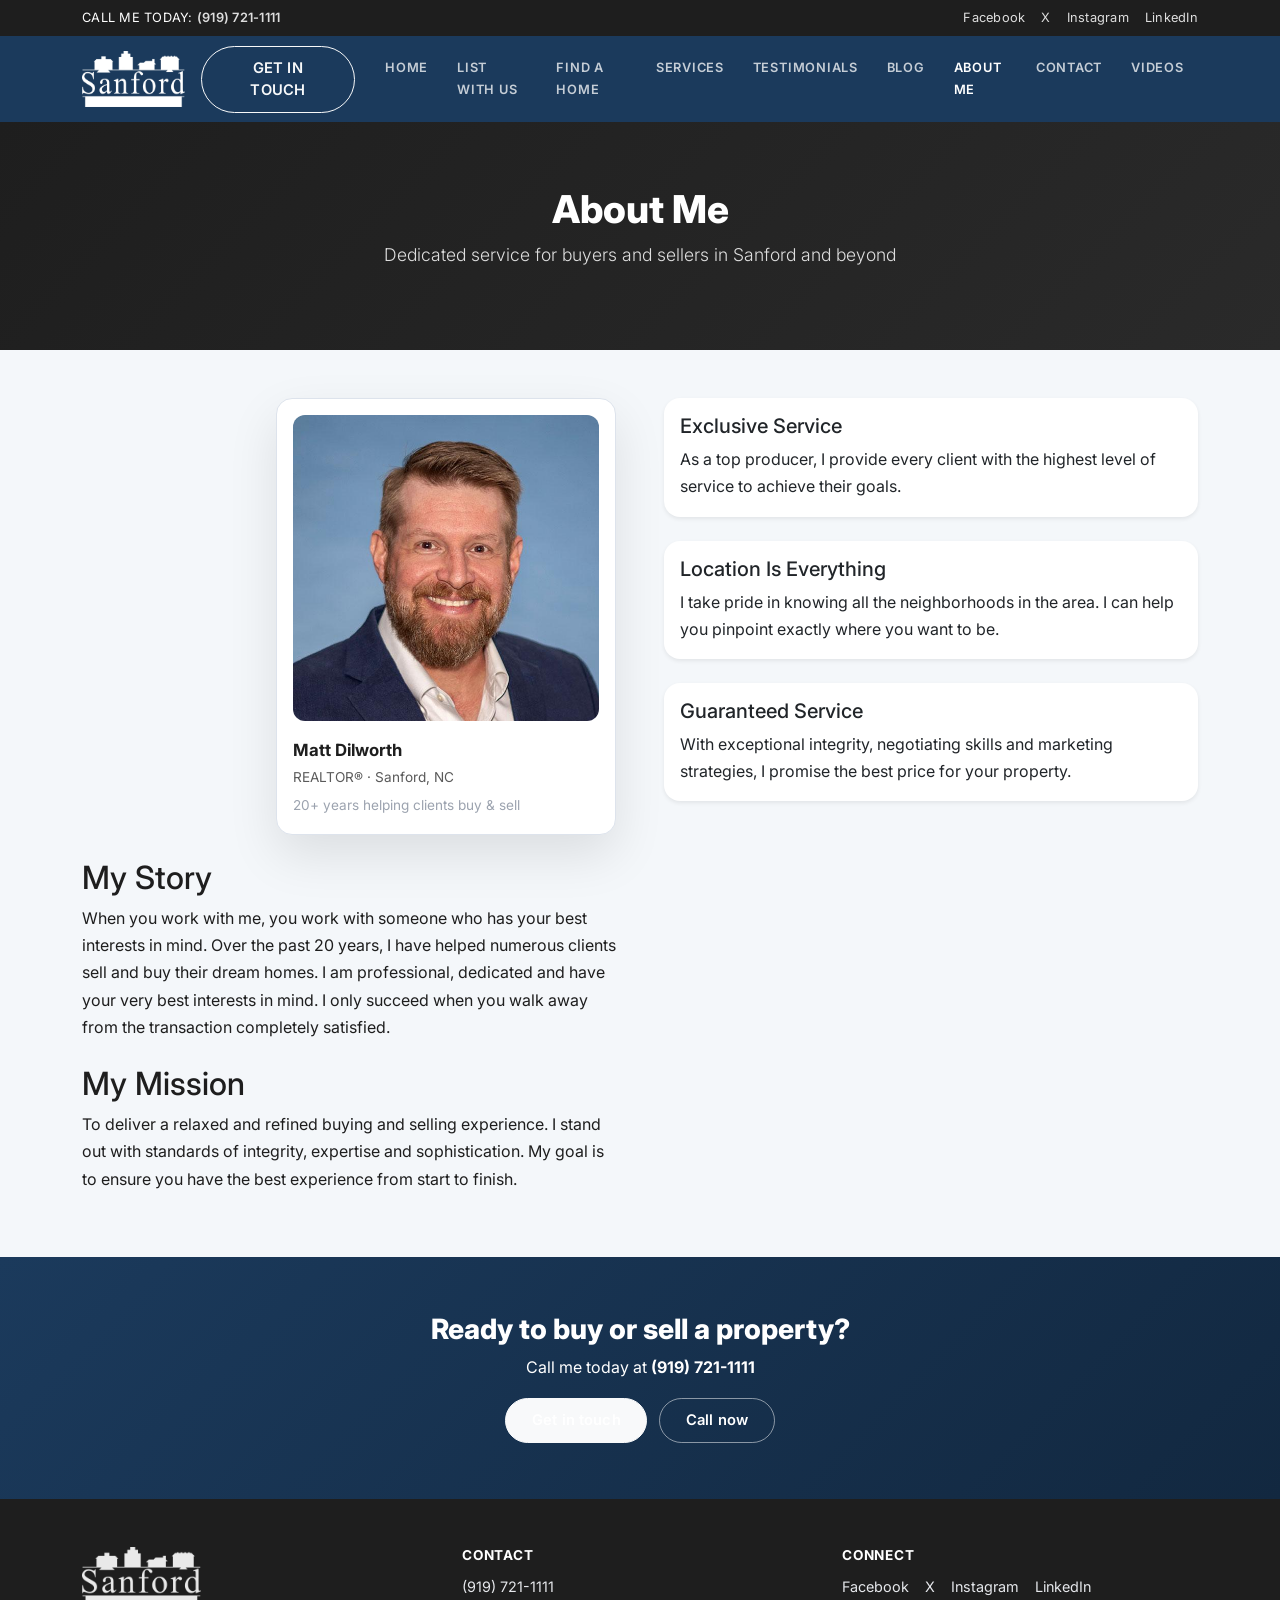
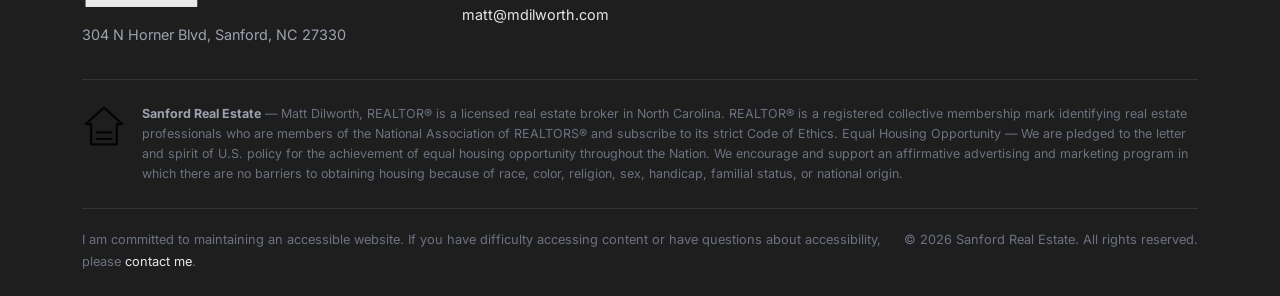
==== commit c478860d: "Add logo to navbar, fix Bootstrap color overrides, wrap headshot in card on about page Agent-Logs-Ur" ====
--- a/about.html
+++ b/about.html
@@ -26,7 +26,14 @@
     <div class="container">
       <div class="row g-5">
         <div class="col-lg-6">
-          <img src="/assets/Headshot-Dilworth-Matt-600x600.jpg" alt="Matt Dilworth, REALTOR®" class="about-photo mb-4">
+          <div class="agent-card mb-4">
+            <img src="/assets/Headshot-Dilworth-Matt-600x600.jpg" alt="Matt Dilworth, REALTOR®" class="agent-photo">
+            <div class="agent-card-body">
+              <p class="agent-name">Matt Dilworth</p>
+              <p class="agent-role">REALTOR® &middot; Sanford, NC</p>
+              <p class="agent-tagline">20+ years helping clients buy &amp; sell</p>
+            </div>
+          </div>
           <h2>My Story</h2>
           <p>When you work with me, you work with someone who has your best interests in mind. Over the past 20 years, I have helped numerous clients sell and buy their dream homes. I am professional, dedicated and have your very best interests in mind. I only succeed when you walk away from the transaction completely satisfied.</p>
           <h2 class="mt-4">My Mission</h2>
--- a/css/style.css
+++ b/css/style.css
@@ -3,25 +3,32 @@
    =================================================== */
 
 :root {
-  /* Logo-derived palette */
-  --primary: #C0392B;          /* red from logo bar */
-  --primary-dark: #96281B;
-  --primary-soft: #FDECEA;
-  --accent: #D4A843;           /* gold from logo house */
-  --accent-soft: #FDF5E1;
-  --blue: #2E6BB8;             /* blue from logo house */
+  /* Navy + Gold palette */
+  --primary: #1B3A5C;          /* deep navy */
+  --primary-dark: #122840;
+  --primary-soft: #E8F0F8;
+  --accent: #C9A84C;           /* warm gold */
+  --accent-soft: #FDF8EC;
   --dark: #1E1E1E;
   --gray: #5A5A5A;
   --gray-light: #9CA3AF;
-  --light-bg: #FAF7F2;        /* warm off-white */
+  --light-bg: #F4F7FA;        /* clean cool off-white */
   --surface: #FFFFFF;
-  --border: #E8E0D4;
+  --border: #DDE3EC;
   --radius: 1rem;
   --radius-sm: 0.5rem;
   --font-sans: 'Inter', system-ui, -apple-system, BlinkMacSystemFont, 'Segoe UI', sans-serif;
   --shadow-sm: 0 1px 3px rgba(0,0,0,.06);
   --shadow-md: 0 8px 30px rgba(0,0,0,.08);
   --shadow-lg: 0 20px 50px rgba(0,0,0,.10);
+
+  /* Override Bootstrap 5 CSS custom properties to keep our color palette */
+  --bs-primary: #1B3A5C;
+  --bs-primary-rgb: 27, 58, 92;
+  --bs-link-color: #1B3A5C;
+  --bs-link-color-rgb: 27, 58, 92;
+  --bs-link-hover-color: #122840;
+  --bs-link-hover-color-rgb: 18, 40, 64;
 }
 
 /* === Reset & Base === */
@@ -59,32 +66,24 @@
 
 /* === Navbar === */
 #site-nav.navbar {
-  background: var(--surface) !important;
-  border-bottom: 1px solid var(--border);
+  background: var(--primary) !important;
+  border-bottom: none;
   padding: 0.6rem 0;
   transition: box-shadow .3s;
 }
 #site-nav.navbar.scrolled {
-  box-shadow: var(--shadow-sm);
+  box-shadow: 0 2px 16px rgba(0,0,0,.3);
 }
 
 .navbar-brand {
-  font-weight: 800;
-  font-size: 0;          /* hide text; show logo */
   display: flex;
   align-items: center;
-  gap: 0.6rem;
 }
 .navbar-brand .brand-logo {
-  height: 80px;
+  height: 56px;
   width: auto;
   display: block;
-}
-.navbar-brand .brand-text {
-  font-size: 1.15rem;
-  font-weight: 700;
-  color: var(--dark);
-  line-height: 1.2;
+  filter: brightness(0) invert(1);
 }
 
 .nav-link {
@@ -92,13 +91,20 @@
   font-size: 0.8rem;
   letter-spacing: 0.06em;
   font-weight: 600;
-  color: var(--gray) !important;
+  color: rgba(255,255,255,.75) !important;
   transition: color .2s;
   padding: 0.5rem 0.9rem !important;
 }
 .nav-link:hover,
 .nav-link.active {
-  color: var(--primary) !important;
+  color: #fff !important;
+}
+
+.navbar-toggler {
+  border-color: rgba(255,255,255,.4);
+}
+.navbar-toggler-icon {
+  background-image: url("data:image/svg+xml,%3csvg xmlns='http://www.w3.org/2000/svg' viewBox='0 0 30 30'%3e%3cpath stroke='rgba%28255%2C255%2C255%2C0.75%29' stroke-linecap='round' stroke-miterlimit='10' stroke-width='2' d='M4 7h22M4 15h22M4 23h22'/%3e%3c/svg%3e");
 }
 
 /* === Buttons === */
@@ -112,6 +118,15 @@
 }
 
 .btn-primary {
+  /* Override Bootstrap 5's --bs-btn-* variables so all states use our navy */
+  --bs-btn-bg: var(--primary);
+  --bs-btn-border-color: var(--primary);
+  --bs-btn-hover-bg: var(--primary-dark);
+  --bs-btn-hover-border-color: var(--primary-dark);
+  --bs-btn-active-bg: var(--primary-dark);
+  --bs-btn-active-border-color: var(--primary-dark);
+  --bs-btn-disabled-bg: var(--primary);
+  --bs-btn-disabled-border-color: var(--primary);
   background: var(--primary);
   border-color: var(--primary);
   color: #fff;
@@ -120,7 +135,7 @@
 .btn-primary:focus {
   background: var(--primary-dark);
   border-color: var(--primary-dark);
-  box-shadow: 0 4px 14px rgba(192,57,43,.25);
+  box-shadow: 0 4px 14px rgba(27,58,92,.3);
 }
 
 .btn-outline-primary {
@@ -295,7 +310,7 @@
 #lead-form .form-control:focus,
 #lead-form .form-select:focus {
   border-color: var(--primary);
-  box-shadow: 0 0 0 3px rgba(192,57,43,.12);
+  box-shadow: 0 0 0 3px rgba(27,58,92,.15);
 }
 
 /* === About Section === */
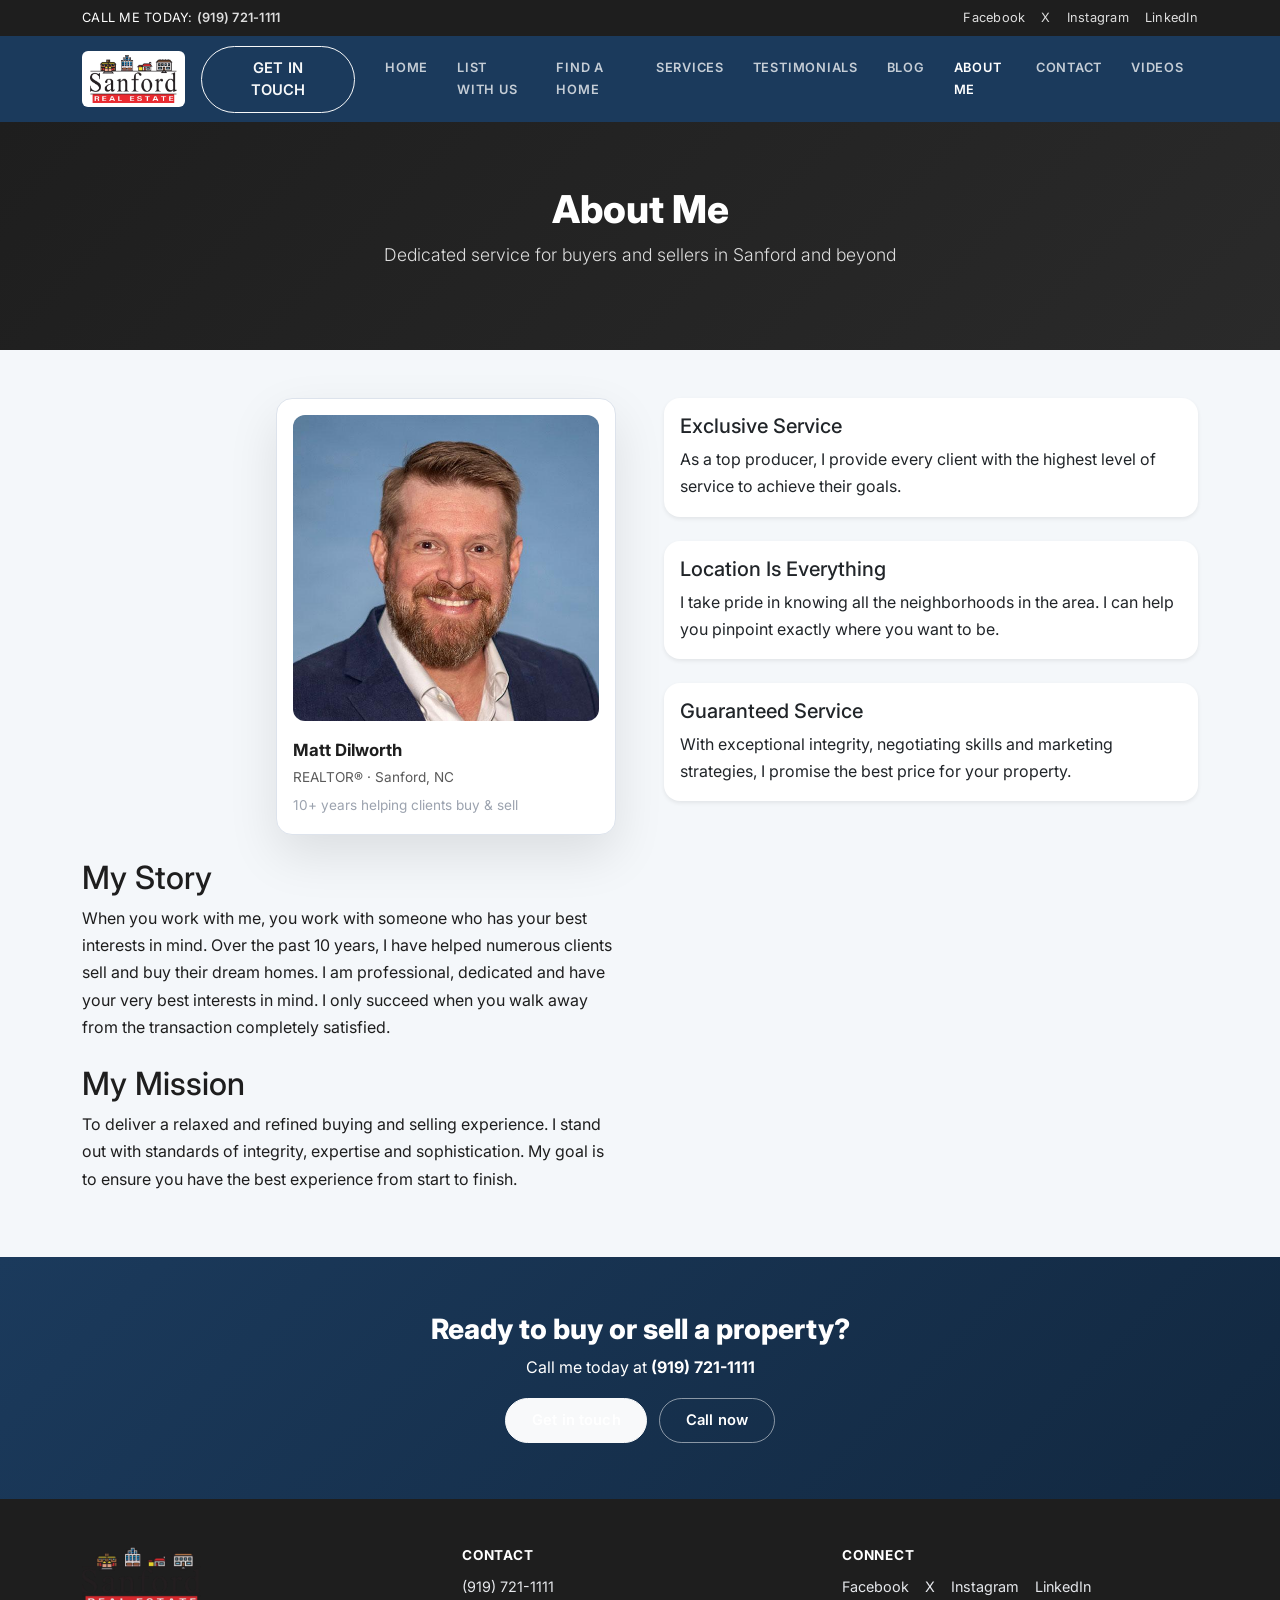
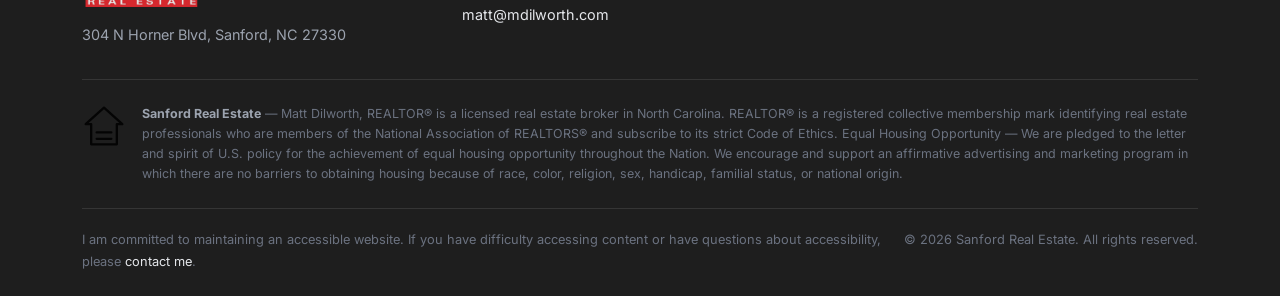
==== commit e05d2029: "Update experience to 10+ years, update Caddyfile, app.py, and service config" ====
--- a/about.html
+++ b/about.html
@@ -4,7 +4,7 @@
   <meta charset="utf-8">
   <title>About Me | Matt Dilworth, REALTOR&reg;</title>
   <meta name="viewport" content="width=device-width, initial-scale=1">
-  <meta name="description" content="Learn about Matt Dilworth - 20+ years helping buyers and sellers in Sanford, NC.">
+  <meta name="description" content="Learn about Matt Dilworth - 10+ years helping buyers and sellers in Sanford, NC.">
   <link rel="preconnect" href="https://fonts.googleapis.com">
   <link rel="preconnect" href="https://fonts.gstatic.com" crossorigin>
   <link href="https://fonts.googleapis.com/css2?family=Inter:wght@400;600;700;800&display=swap" rel="stylesheet">
@@ -31,11 +31,11 @@
             <div class="agent-card-body">
               <p class="agent-name">Matt Dilworth</p>
               <p class="agent-role">REALTOR® &middot; Sanford, NC</p>
-              <p class="agent-tagline">20+ years helping clients buy &amp; sell</p>
+              <p class="agent-tagline">10+ years helping clients buy &amp; sell</p>
             </div>
           </div>
           <h2>My Story</h2>
-          <p>When you work with me, you work with someone who has your best interests in mind. Over the past 20 years, I have helped numerous clients sell and buy their dream homes. I am professional, dedicated and have your very best interests in mind. I only succeed when you walk away from the transaction completely satisfied.</p>
+          <p>When you work with me, you work with someone who has your best interests in mind. Over the past 10 years, I have helped numerous clients sell and buy their dream homes. I am professional, dedicated and have your very best interests in mind. I only succeed when you walk away from the transaction completely satisfied.</p>
           <h2 class="mt-4">My Mission</h2>
           <p>To deliver a relaxed and refined buying and selling experience. I stand out with standards of integrity, expertise and sophistication. My goal is to ensure you have the best experience from start to finish.</p>
         </div>
--- a/css/style.css
+++ b/css/style.css
@@ -83,7 +83,9 @@
   height: 56px;
   width: auto;
   display: block;
-  filter: brightness(0) invert(1);
+  background: #ffffff;
+  border-radius: 6px;
+  padding: 4px 8px;
 }
 
 .nav-link {
@@ -449,7 +451,6 @@
   height: 60px;
   width: auto;
   display: block;
-  filter: brightness(0) invert(1); /* invert to white for dark footer background */
   opacity: 0.9;
 }
 
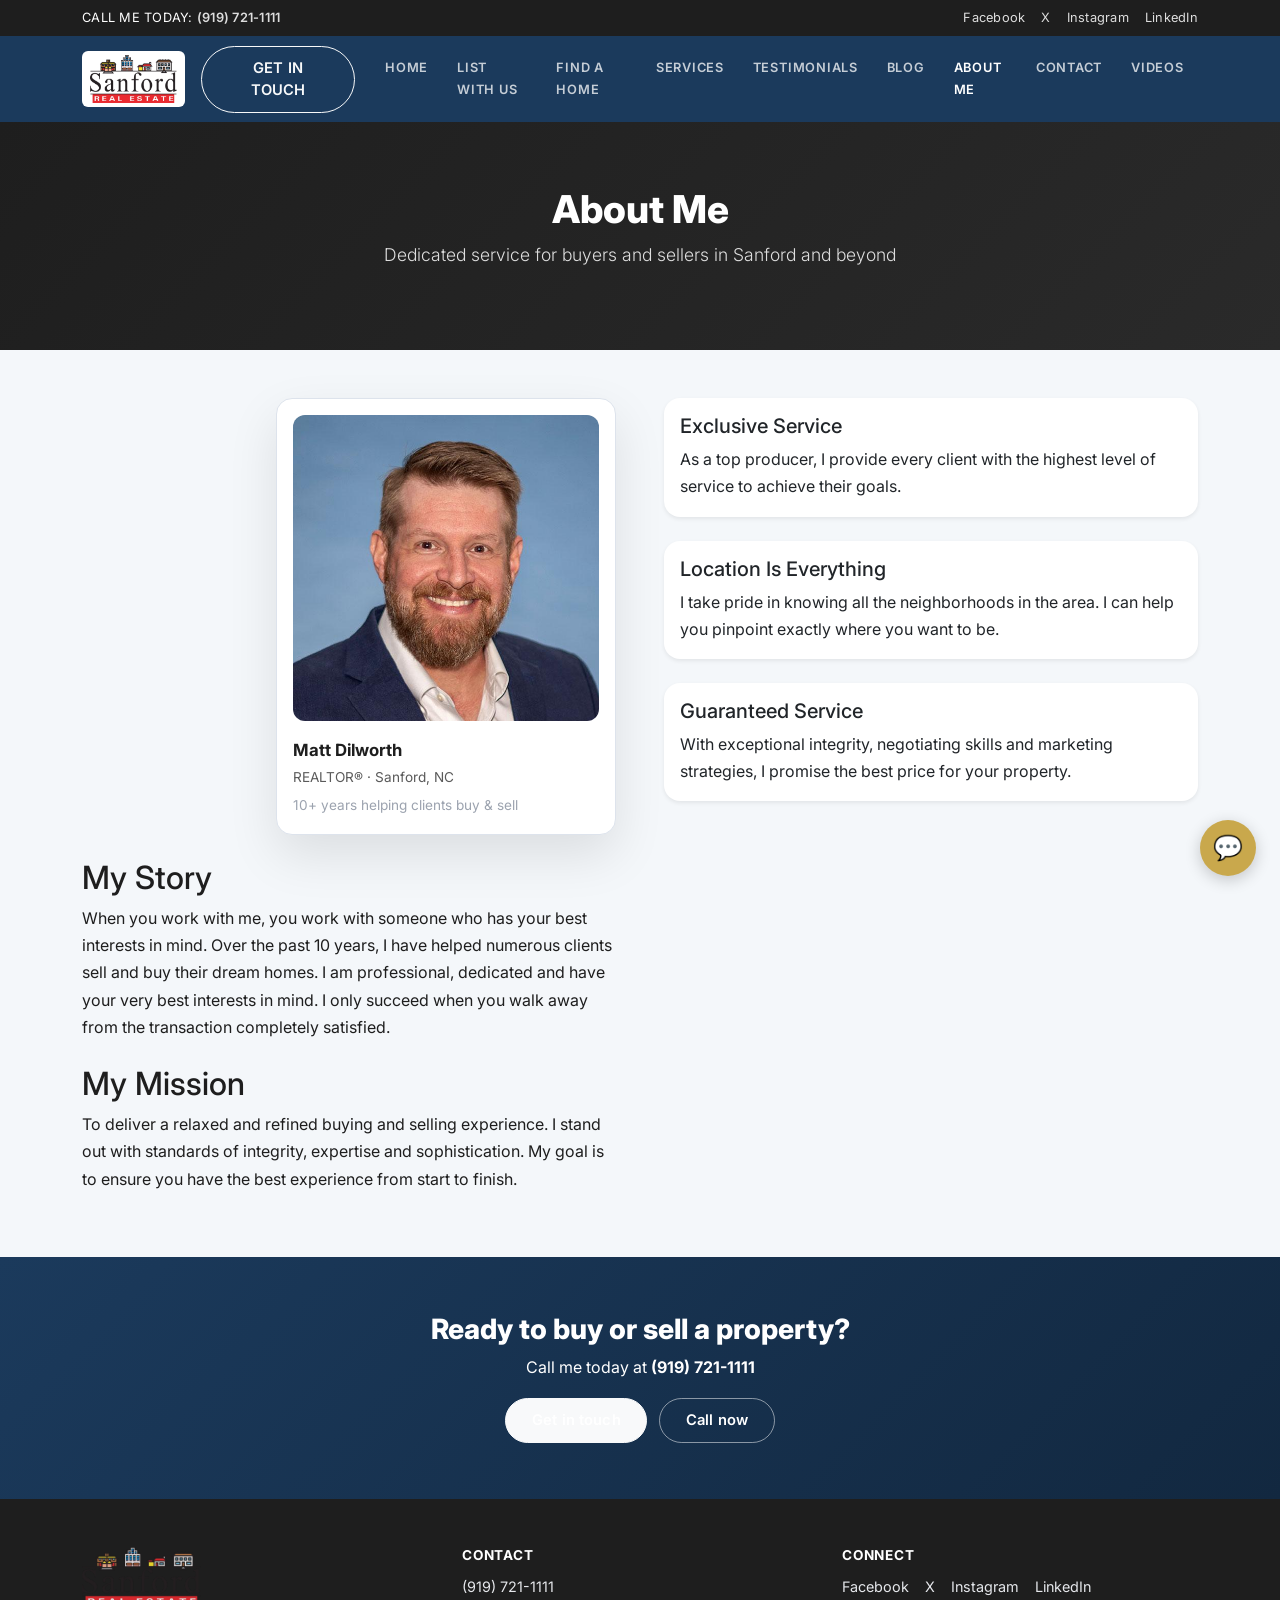
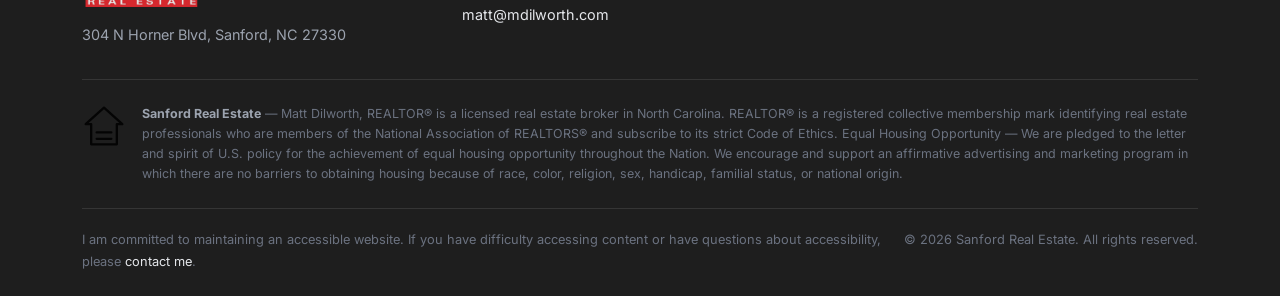
==== commit 10dba722: "feat: add AI chat assistant (Perplexity via CF AI Gateway) - Add /api/ask streaming endpoint to Flas" ====
--- a/about.html
+++ b/about.html
@@ -54,6 +54,7 @@
   <div id="site-footer"></div>
   <script src="https://cdn.jsdelivr.net/npm/bootstrap@5.3.3/dist/js/bootstrap.bundle.min.js"></script>
   <script src="/js/components.js"></script>
-  <script src="/js/forms.js"></script>
+  <script src="/js/forms.js"></script>
+  <script src="/js/ai-chat.js"></script>
 </body>
 </html>
--- a/css/style.css
+++ b/css/style.css
@@ -472,3 +472,173 @@
 
 /* === Utility === */
 .rounded-xl { border-radius: var(--radius) !important; }
+
+/* === AI Chat Widget === */
+#ai-chat-floating {
+  position: fixed;
+  bottom: 24px;
+  right: 24px;
+  z-index: 9999;
+}
+#ai-chat-floating .ai-chat-fab {
+  width: 56px;
+  height: 56px;
+  border-radius: 50%;
+  border: none;
+  background: var(--accent, #1a73e8);
+  color: #fff;
+  font-size: 1.5rem;
+  cursor: pointer;
+  box-shadow: 0 4px 16px rgba(0,0,0,0.2);
+  transition: transform 0.2s, box-shadow 0.2s;
+}
+#ai-chat-floating .ai-chat-fab:hover {
+  transform: scale(1.08);
+  box-shadow: 0 6px 20px rgba(0,0,0,0.3);
+}
+#ai-chat-floating .ai-chat-panel {
+  display: none;
+  position: absolute;
+  bottom: 70px;
+  right: 0;
+  width: 380px;
+  max-height: 520px;
+}
+#ai-chat-floating.ai-chat-open .ai-chat-panel {
+  display: flex;
+}
+#ai-chat-floating.ai-chat-open .ai-chat-fab {
+  display: none;
+}
+
+.ai-chat-panel {
+  display: flex;
+  flex-direction: column;
+  background: #fff;
+  border-radius: 12px;
+  box-shadow: 0 8px 32px rgba(0,0,0,0.15);
+  overflow: hidden;
+  border: 1px solid #e0e0e0;
+}
+.ai-chat-panel.ai-chat-embedded {
+  max-height: 500px;
+  border-radius: 8px;
+}
+
+.ai-chat-header {
+  display: flex;
+  align-items: center;
+  justify-content: space-between;
+  padding: 12px 16px;
+  background: var(--accent, #1a73e8);
+  color: #fff;
+}
+.ai-chat-title {
+  font-weight: 600;
+  font-size: 0.9rem;
+}
+.ai-chat-close {
+  background: none;
+  border: none;
+  color: #fff;
+  font-size: 1.4rem;
+  cursor: pointer;
+  line-height: 1;
+  padding: 0 4px;
+}
+
+.ai-chat-messages {
+  flex: 1;
+  overflow-y: auto;
+  padding: 16px;
+  display: flex;
+  flex-direction: column;
+  gap: 12px;
+  min-height: 200px;
+  max-height: 360px;
+}
+
+.ai-msg {
+  max-width: 85%;
+  padding: 10px 14px;
+  border-radius: 12px;
+  font-size: 0.88rem;
+  line-height: 1.5;
+  word-wrap: break-word;
+}
+.ai-msg-user {
+  align-self: flex-end;
+  background: var(--accent, #1a73e8);
+  color: #fff;
+  border-bottom-right-radius: 4px;
+}
+.ai-msg-assistant {
+  align-self: flex-start;
+  background: #f1f3f5;
+  color: #212529;
+  border-bottom-left-radius: 4px;
+}
+.ai-msg-assistant p { margin: 0 0 6px; }
+.ai-msg-assistant p:last-child { margin: 0; }
+
+.ai-msg-content { word-break: break-word; }
+
+.ai-typing {
+  color: #888;
+  font-style: italic;
+}
+.ai-citations {
+  margin-top: 8px;
+  padding-top: 8px;
+  border-top: 1px solid #ddd;
+  font-size: 0.78rem;
+  color: #666;
+}
+.ai-citations a {
+  color: var(--accent, #1a73e8);
+  text-decoration: none;
+}
+.ai-citations a:hover { text-decoration: underline; }
+
+.ai-chat-input {
+  display: flex;
+  border-top: 1px solid #e0e0e0;
+  padding: 10px 12px;
+  gap: 8px;
+}
+.ai-chat-input input {
+  flex: 1;
+  border: 1px solid #ddd;
+  border-radius: 20px;
+  padding: 8px 14px;
+  font-size: 0.88rem;
+  outline: none;
+}
+.ai-chat-input input:focus {
+  border-color: var(--accent, #1a73e8);
+}
+.ai-chat-input button {
+  background: var(--accent, #1a73e8);
+  color: #fff;
+  border: none;
+  border-radius: 50%;
+  width: 36px;
+  height: 36px;
+  cursor: pointer;
+  font-size: 1rem;
+  display: flex;
+  align-items: center;
+  justify-content: center;
+}
+.ai-chat-input button:hover {
+  opacity: 0.9;
+}
+
+@media (max-width: 480px) {
+  #ai-chat-floating .ai-chat-panel {
+    width: calc(100vw - 32px);
+    right: -8px;
+    bottom: 64px;
+    max-height: 70vh;
+  }
+}
